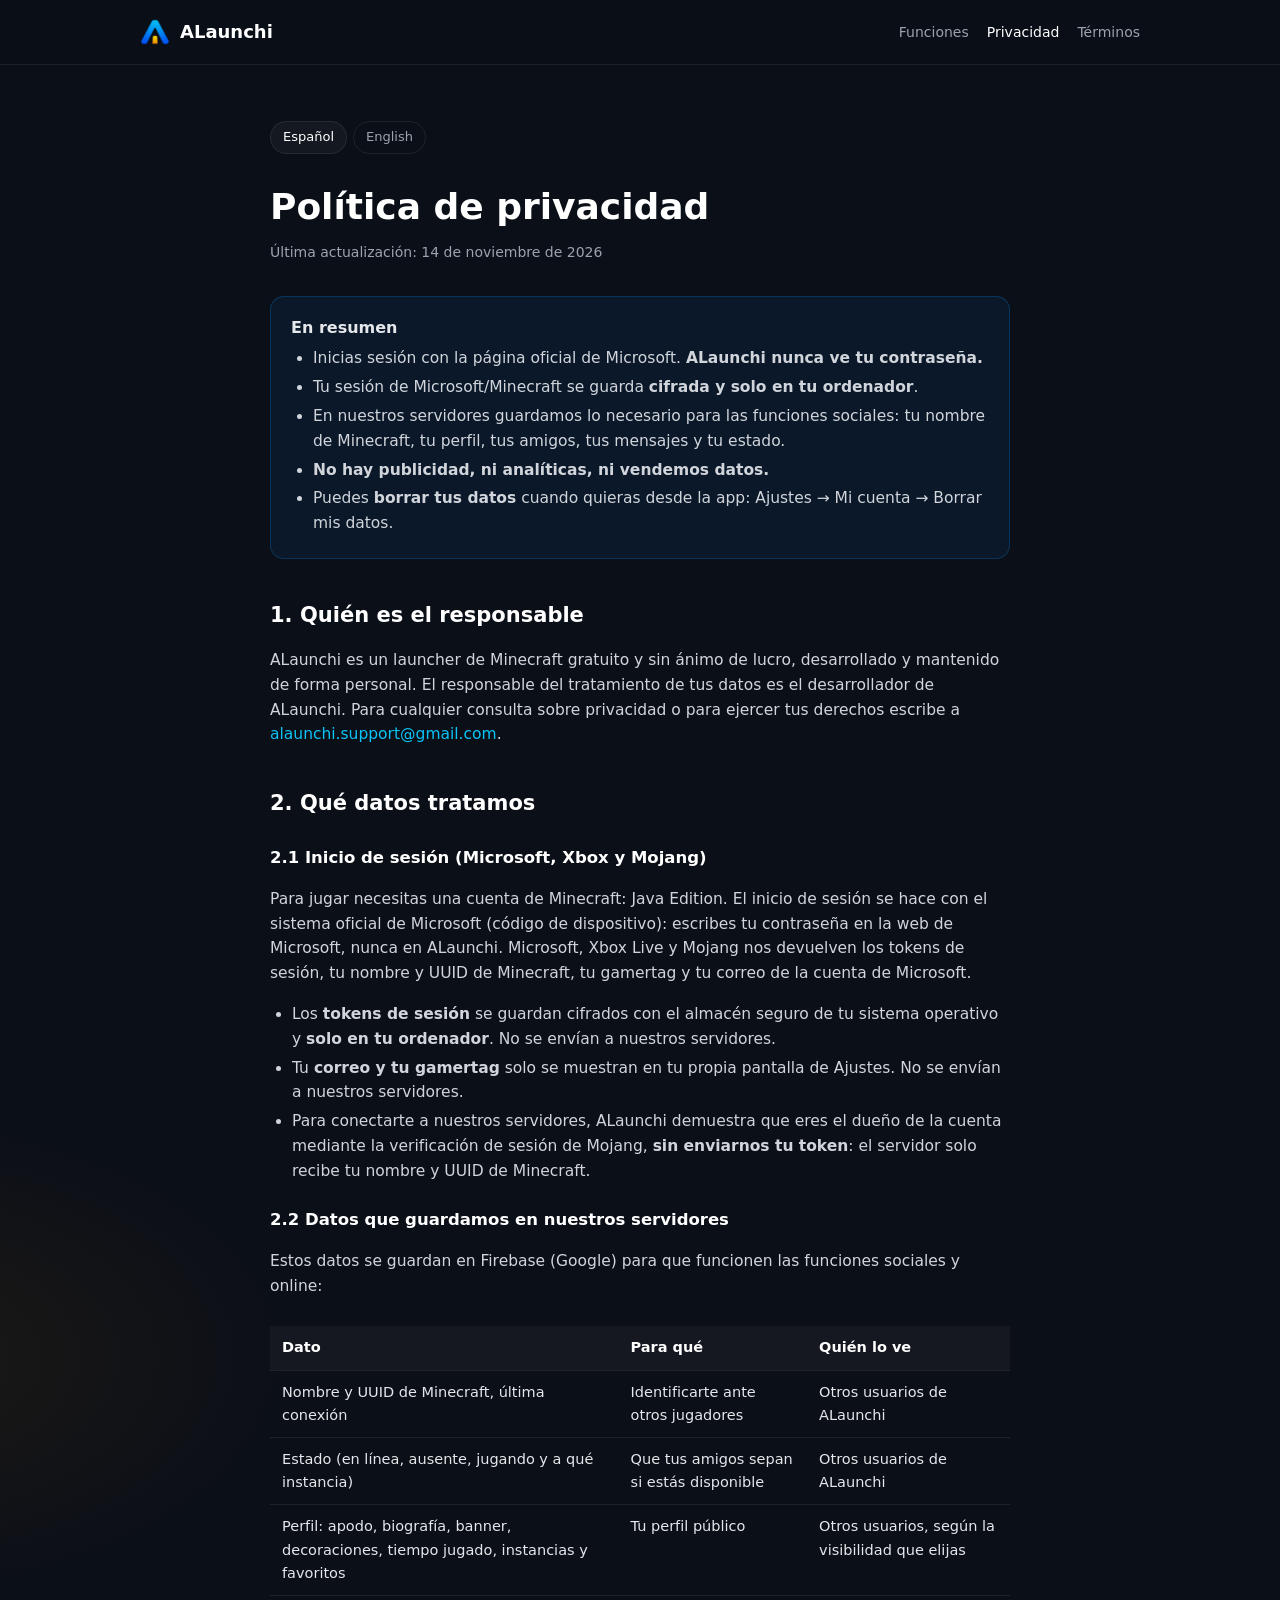
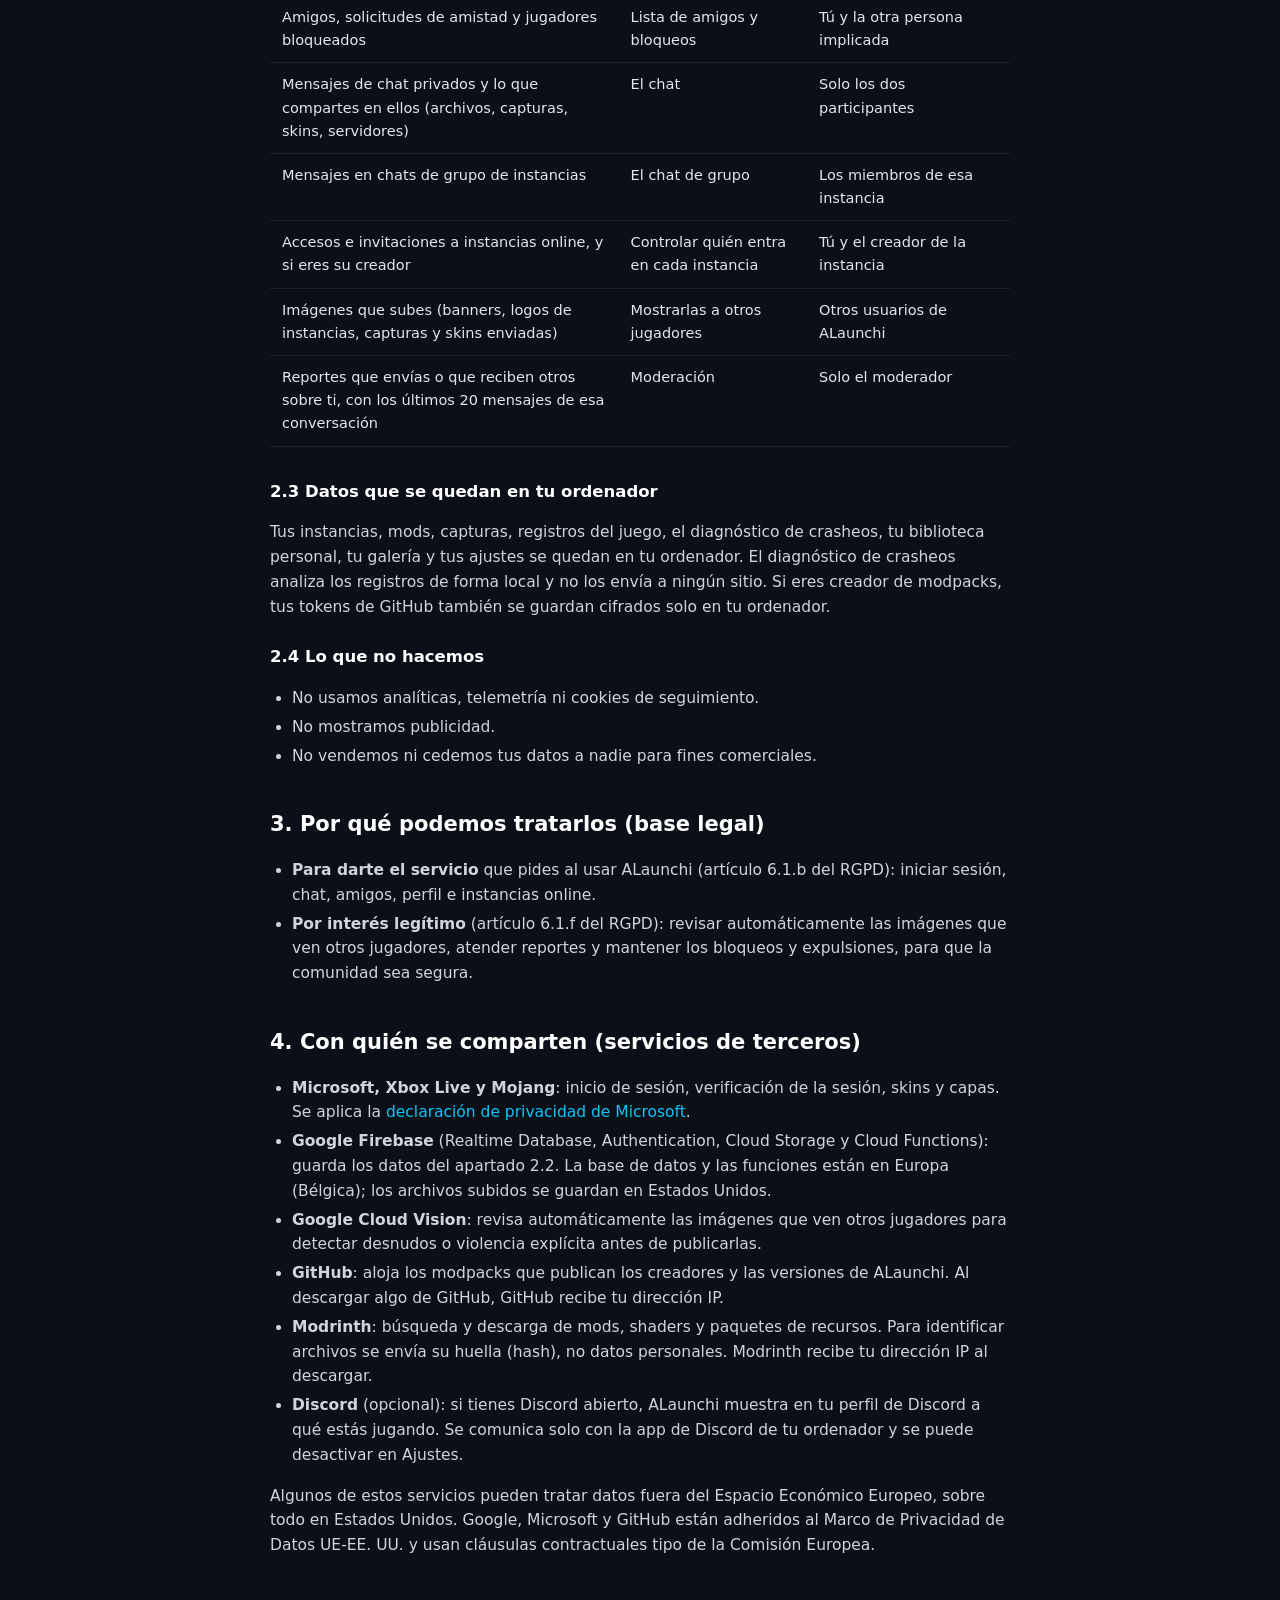
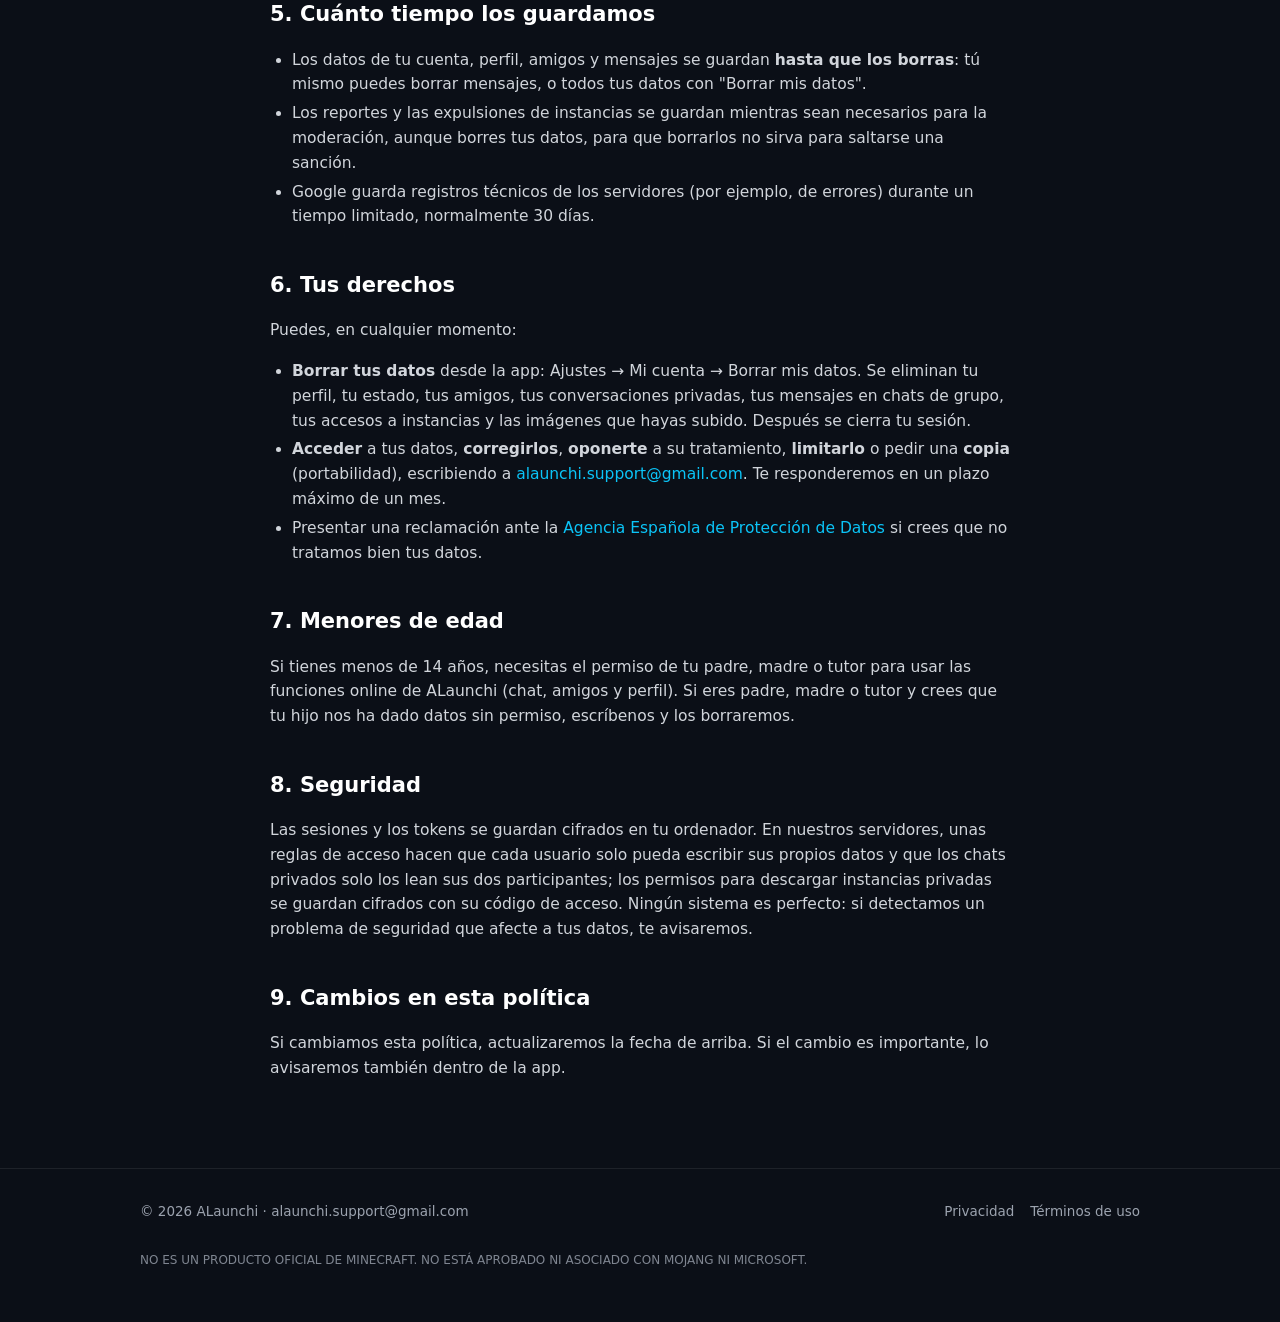
==== privacidad.html @ 27a5408f "Web de ALaunchi: inicio con descarga, política de privacidad y términos (es/en) Co-Authored-By: Clau" ====
<!doctype html>
<html lang="es">
<head>
  <meta charset="utf-8">
  <meta name="viewport" content="width=device-width, initial-scale=1">
  <title>Política de privacidad — ALaunchi</title>
  <meta name="description" content="Qué datos trata ALaunchi, para qué, con quién se comparten y cómo borrarlos.">
  <link rel="icon" href="assets/favicon.png">
  <link rel="stylesheet" href="style.css">
</head>
<body>
  <header class="site">
    <div class="wrap">
      <a class="brand" href="./"><img src="assets/logo.png" alt=""><span>ALaunchi</span></a>
      <nav class="links">
        <a href="./#funciones">Funciones</a>
        <a href="privacidad.html" aria-current="page">Privacidad</a>
        <a href="terminos.html">Términos</a>
      </nav>
    </div>
  </header>

  <main class="legal">
    <div class="lang-switch"><a class="on" href="privacidad.html">Español</a><a href="privacy.html">English</a></div>
    <h1>Política de privacidad</h1>
    <p class="updated">Última actualización: 14 de noviembre de 2026</p>

    <div class="summary">
      <strong>En resumen</strong>
      <ul>
        <li>Inicias sesión con la página oficial de Microsoft. <strong>ALaunchi nunca ve tu contraseña.</strong></li>
        <li>Tu sesión de Microsoft/Minecraft se guarda <strong>cifrada y solo en tu ordenador</strong>.</li>
        <li>En nuestros servidores guardamos lo necesario para las funciones sociales: tu nombre de Minecraft, tu perfil, tus amigos, tus mensajes y tu estado.</li>
        <li><strong>No hay publicidad, ni analíticas, ni vendemos datos.</strong></li>
        <li>Puedes <strong>borrar tus datos</strong> cuando quieras desde la app: Ajustes → Mi cuenta → Borrar mis datos.</li>
      </ul>
    </div>

    <h2>1. Quién es el responsable</h2>
    <p>
      ALaunchi es un launcher de Minecraft gratuito y sin ánimo de lucro, desarrollado y mantenido de forma personal.
      El responsable del tratamiento de tus datos es el desarrollador de ALaunchi.
      Para cualquier consulta sobre privacidad o para ejercer tus derechos escribe a
      <a href="mailto:alaunchi.support@gmail.com">alaunchi.support@gmail.com</a>.
    </p>

    <h2>2. Qué datos tratamos</h2>

    <h3>2.1 Inicio de sesión (Microsoft, Xbox y Mojang)</h3>
    <p>
      Para jugar necesitas una cuenta de Minecraft: Java Edition. El inicio de sesión se hace con el sistema oficial de
      Microsoft (código de dispositivo): escribes tu contraseña en la web de Microsoft, nunca en ALaunchi.
      Microsoft, Xbox Live y Mojang nos devuelven los tokens de sesión, tu nombre y UUID de Minecraft, tu gamertag
      y tu correo de la cuenta de Microsoft.
    </p>
    <ul>
      <li>Los <strong>tokens de sesión</strong> se guardan cifrados con el almacén seguro de tu sistema operativo y <strong>solo en tu ordenador</strong>. No se envían a nuestros servidores.</li>
      <li>Tu <strong>correo y tu gamertag</strong> solo se muestran en tu propia pantalla de Ajustes. No se envían a nuestros servidores.</li>
      <li>Para conectarte a nuestros servidores, ALaunchi demuestra que eres el dueño de la cuenta mediante la verificación de sesión de Mojang, <strong>sin enviarnos tu token</strong>: el servidor solo recibe tu nombre y UUID de Minecraft.</li>
    </ul>

    <h3>2.2 Datos que guardamos en nuestros servidores</h3>
    <p>Estos datos se guardan en Firebase (Google) para que funcionen las funciones sociales y online:</p>
    <div class="table-scroll">
      <table>
        <tr><th>Dato</th><th>Para qué</th><th>Quién lo ve</th></tr>
        <tr><td>Nombre y UUID de Minecraft, última conexión</td><td>Identificarte ante otros jugadores</td><td>Otros usuarios de ALaunchi</td></tr>
        <tr><td>Estado (en línea, ausente, jugando y a qué instancia)</td><td>Que tus amigos sepan si estás disponible</td><td>Otros usuarios de ALaunchi</td></tr>
        <tr><td>Perfil: apodo, biografía, banner, decoraciones, tiempo jugado, instancias y favoritos</td><td>Tu perfil público</td><td>Otros usuarios, según la visibilidad que elijas</td></tr>
        <tr><td>Amigos, solicitudes de amistad y jugadores bloqueados</td><td>Lista de amigos y bloqueos</td><td>Tú y la otra persona implicada</td></tr>
        <tr><td>Mensajes de chat privados y lo que compartes en ellos (archivos, capturas, skins, servidores)</td><td>El chat</td><td>Solo los dos participantes</td></tr>
        <tr><td>Mensajes en chats de grupo de instancias</td><td>El chat de grupo</td><td>Los miembros de esa instancia</td></tr>
        <tr><td>Accesos e invitaciones a instancias online, y si eres su creador</td><td>Controlar quién entra en cada instancia</td><td>Tú y el creador de la instancia</td></tr>
        <tr><td>Imágenes que subes (banners, logos de instancias, capturas y skins enviadas)</td><td>Mostrarlas a otros jugadores</td><td>Otros usuarios de ALaunchi</td></tr>
        <tr><td>Reportes que envías o que reciben otros sobre ti, con los últimos 20 mensajes de esa conversación</td><td>Moderación</td><td>Solo el moderador</td></tr>
      </table>
    </div>

    <h3>2.3 Datos que se quedan en tu ordenador</h3>
    <p>
      Tus instancias, mods, capturas, registros del juego, el diagnóstico de crasheos, tu biblioteca personal, tu galería
      y tus ajustes se quedan en tu ordenador. El diagnóstico de crasheos analiza los registros de forma local y no los envía a ningún sitio.
      Si eres creador de modpacks, tus tokens de GitHub también se guardan cifrados solo en tu ordenador.
    </p>

    <h3>2.4 Lo que no hacemos</h3>
    <ul>
      <li>No usamos analíticas, telemetría ni cookies de seguimiento.</li>
      <li>No mostramos publicidad.</li>
      <li>No vendemos ni cedemos tus datos a nadie para fines comerciales.</li>
    </ul>

    <h2>3. Por qué podemos tratarlos (base legal)</h2>
    <ul>
      <li><strong>Para darte el servicio</strong> que pides al usar ALaunchi (artículo 6.1.b del RGPD): iniciar sesión, chat, amigos, perfil e instancias online.</li>
      <li><strong>Por interés legítimo</strong> (artículo 6.1.f del RGPD): revisar automáticamente las imágenes que ven otros jugadores, atender reportes y mantener los bloqueos y expulsiones, para que la comunidad sea segura.</li>
    </ul>

    <h2>4. Con quién se comparten (servicios de terceros)</h2>
    <ul>
      <li><strong>Microsoft, Xbox Live y Mojang</strong>: inicio de sesión, verificación de la sesión, skins y capas. Se aplica la <a href="https://privacy.microsoft.com/es-es/privacystatement">declaración de privacidad de Microsoft</a>.</li>
      <li><strong>Google Firebase</strong> (Realtime Database, Authentication, Cloud Storage y Cloud Functions): guarda los datos del apartado 2.2. La base de datos y las funciones están en Europa (Bélgica); los archivos subidos se guardan en Estados Unidos.</li>
      <li><strong>Google Cloud Vision</strong>: revisa automáticamente las imágenes que ven otros jugadores para detectar desnudos o violencia explícita antes de publicarlas.</li>
      <li><strong>GitHub</strong>: aloja los modpacks que publican los creadores y las versiones de ALaunchi. Al descargar algo de GitHub, GitHub recibe tu dirección IP.</li>
      <li><strong>Modrinth</strong>: búsqueda y descarga de mods, shaders y paquetes de recursos. Para identificar archivos se envía su huella (hash), no datos personales. Modrinth recibe tu dirección IP al descargar.</li>
      <li><strong>Discord</strong> (opcional): si tienes Discord abierto, ALaunchi muestra en tu perfil de Discord a qué estás jugando. Se comunica solo con la app de Discord de tu ordenador y se puede desactivar en Ajustes.</li>
    </ul>
    <p>
      Algunos de estos servicios pueden tratar datos fuera del Espacio Económico Europeo, sobre todo en Estados Unidos.
      Google, Microsoft y GitHub están adheridos al Marco de Privacidad de Datos UE-EE. UU. y usan cláusulas contractuales tipo de la Comisión Europea.
    </p>

    <h2>5. Cuánto tiempo los guardamos</h2>
    <ul>
      <li>Los datos de tu cuenta, perfil, amigos y mensajes se guardan <strong>hasta que los borras</strong>: tú mismo puedes borrar mensajes, o todos tus datos con "Borrar mis datos".</li>
      <li>Los reportes y las expulsiones de instancias se guardan mientras sean necesarios para la moderación, aunque borres tus datos, para que borrarlos no sirva para saltarse una sanción.</li>
      <li>Google guarda registros técnicos de los servidores (por ejemplo, de errores) durante un tiempo limitado, normalmente 30 días.</li>
    </ul>

    <h2>6. Tus derechos</h2>
    <p>Puedes, en cualquier momento:</p>
    <ul>
      <li><strong>Borrar tus datos</strong> desde la app: Ajustes → Mi cuenta → Borrar mis datos. Se eliminan tu perfil, tu estado, tus amigos, tus conversaciones privadas, tus mensajes en chats de grupo, tus accesos a instancias y las imágenes que hayas subido. Después se cierra tu sesión.</li>
      <li><strong>Acceder</strong> a tus datos, <strong>corregirlos</strong>, <strong>oponerte</strong> a su tratamiento, <strong>limitarlo</strong> o pedir una <strong>copia</strong> (portabilidad), escribiendo a <a href="mailto:alaunchi.support@gmail.com">alaunchi.support@gmail.com</a>. Te responderemos en un plazo máximo de un mes.</li>
      <li>Presentar una reclamación ante la <a href="https://www.aepd.es">Agencia Española de Protección de Datos</a> si crees que no tratamos bien tus datos.</li>
    </ul>

    <h2>7. Menores de edad</h2>
    <p>
      Si tienes menos de 14 años, necesitas el permiso de tu padre, madre o tutor para usar las funciones online de ALaunchi
      (chat, amigos y perfil). Si eres padre, madre o tutor y crees que tu hijo nos ha dado datos sin permiso,
      escríbenos y los borraremos.
    </p>

    <h2>8. Seguridad</h2>
    <p>
      Las sesiones y los tokens se guardan cifrados en tu ordenador. En nuestros servidores, unas reglas de acceso hacen que
      cada usuario solo pueda escribir sus propios datos y que los chats privados solo los lean sus dos participantes; los
      permisos para descargar instancias privadas se guardan cifrados con su código de acceso. Ningún sistema es perfecto: si detectamos un problema de seguridad que
      afecte a tus datos, te avisaremos.
    </p>

    <h2>9. Cambios en esta política</h2>
    <p>
      Si cambiamos esta política, actualizaremos la fecha de arriba. Si el cambio es importante, lo avisaremos también dentro de la app.
    </p>
  </main>

  <footer class="site">
    <div class="wrap">
      <span>© 2026 ALaunchi · <a href="mailto:alaunchi.support@gmail.com">alaunchi.support@gmail.com</a></span>
      <div class="links">
        <a href="privacidad.html">Privacidad</a>
        <a href="terminos.html">Términos de uso</a>
      </div>
      <p class="disclaimer">NO ES UN PRODUCTO OFICIAL DE MINECRAFT. NO ESTÁ APROBADO NI ASOCIADO CON MOJANG NI MICROSOFT.</p>
    </div>
  </footer>
</body>
</html>
---- style.css ----
:root {
  --bg: #0b0f17;
  --bg-2: #111827;
  --card: rgba(255, 255, 255, 0.04);
  --border: rgba(255, 255, 255, 0.08);
  --text: #e5e7eb;
  --muted: #9ca3af;
  --blue: #0a8cf5;
  --cyan: #0bc4f7;
  --orange: #f99a0b;
  --yellow: #f8d10b;
  --radius: 14px;
  color-scheme: dark;
}

* { box-sizing: border-box; }

html { scroll-behavior: smooth; }

body {
  margin: 0;
  background:
    radial-gradient(900px 500px at 85% -10%, rgba(10, 140, 245, 0.18), transparent 60%),
    radial-gradient(700px 400px at -10% 30%, rgba(249, 154, 11, 0.08), transparent 60%),
    var(--bg);
  color: var(--text);
  font-family: "Inter", system-ui, -apple-system, "Segoe UI", Roboto, sans-serif;
  line-height: 1.6;
  -webkit-font-smoothing: antialiased;
}

a { color: var(--cyan); text-decoration: none; }
a:hover { text-decoration: underline; }

.wrap { max-width: 1040px; margin: 0 auto; padding: 0 20px; }

/* Header */
header.site {
  position: sticky; top: 0; z-index: 10;
  backdrop-filter: blur(12px);
  background: rgba(11, 15, 23, 0.7);
  border-bottom: 1px solid var(--border);
}
header.site .wrap { display: flex; align-items: center; justify-content: space-between; height: 64px; gap: 16px; }
.brand { display: flex; align-items: center; gap: 10px; color: #fff; font-weight: 700; font-size: 18px; }
.brand:hover { text-decoration: none; }
.brand img { width: 30px; height: 30px; }
nav.links { display: flex; gap: 18px; font-size: 14px; }
nav.links a { color: var(--muted); }
nav.links a:hover, nav.links a[aria-current="page"] { color: #fff; text-decoration: none; }

/* Hero */
.hero { padding: 88px 0 64px; display: grid; grid-template-columns: 1.3fr 1fr; gap: 48px; align-items: center; }
.hero h1 { font-size: clamp(36px, 6vw, 56px); line-height: 1.08; margin: 0 0 18px; color: #fff; letter-spacing: -0.02em; }
.hero h1 .grad { background: linear-gradient(90deg, var(--cyan), var(--blue)); -webkit-background-clip: text; background-clip: text; color: transparent; }
.hero p.lead { font-size: 18px; color: var(--muted); margin: 0 0 28px; max-width: 34em; }
.hero-logo { justify-self: center; width: min(280px, 70%); filter: drop-shadow(0 20px 60px rgba(10, 140, 245, 0.35)); }

.cta { display: flex; flex-wrap: wrap; gap: 12px; align-items: center; }
.btn {
  display: inline-flex; align-items: center; gap: 10px;
  padding: 13px 22px; border-radius: 10px; font-weight: 600; font-size: 15px;
  border: 1px solid transparent; transition: transform 0.15s, filter 0.15s;
}
.btn:hover { text-decoration: none; transform: translateY(-1px); filter: brightness(1.08); }
.btn-primary { background: linear-gradient(135deg, var(--orange), var(--yellow)); color: #1a1100; }
.btn-ghost { background: var(--card); border-color: var(--border); color: #fff; }
.btn svg { width: 18px; height: 18px; }
.cta-note { font-size: 13px; color: var(--muted); width: 100%; margin-top: 4px; }

/* Sections */
section.block { padding: 56px 0; border-top: 1px solid var(--border); }
section.block h2 { font-size: 28px; margin: 0 0 8px; color: #fff; }
section.block p.sub { color: var(--muted); margin: 0 0 32px; }

.grid { display: grid; grid-template-columns: repeat(3, 1fr); gap: 16px; }
.card { background: var(--card); border: 1px solid var(--border); border-radius: var(--radius); padding: 22px; }
.card h3 { margin: 10px 0 6px; font-size: 17px; color: #fff; }
.card p { margin: 0; color: var(--muted); font-size: 14.5px; }
.icon { width: 38px; height: 38px; border-radius: 10px; display: grid; place-items: center; background: rgba(10, 140, 245, 0.15); color: var(--cyan); }
.icon.o { background: rgba(249, 154, 11, 0.15); color: var(--orange); }
.icon svg { width: 20px; height: 20px; }

.pill-list { display: flex; flex-wrap: wrap; gap: 8px; margin-top: 20px; }
.pill { font-size: 13px; padding: 6px 12px; border-radius: 999px; background: var(--card); border: 1px solid var(--border); color: var(--text); }

/* Legal pages */
.legal { max-width: 780px; padding: 56px 20px 72px; margin: 0 auto; }
.legal h1 { font-size: 36px; margin: 0 0 6px; color: #fff; }
.legal .updated { color: var(--muted); font-size: 14px; margin: 0 0 32px; }
.legal h2 { font-size: 21px; margin: 40px 0 10px; color: #fff; }
.legal h3 { font-size: 16.5px; margin: 24px 0 8px; color: #fff; }
.legal p, .legal li { color: #d1d5db; font-size: 15.5px; }
.legal ul { padding-left: 22px; }
.legal li { margin: 4px 0; }
.legal table { width: 100%; border-collapse: collapse; margin: 12px 0 8px; font-size: 14.5px; }
.legal th, .legal td { text-align: left; padding: 10px 12px; border-bottom: 1px solid var(--border); vertical-align: top; }
.legal th { color: #fff; font-weight: 600; background: var(--card); }
.legal .table-scroll { overflow-x: auto; }
.legal .summary { background: rgba(10, 140, 245, 0.08); border: 1px solid rgba(10, 140, 245, 0.25); border-radius: var(--radius); padding: 18px 20px; }
.legal .summary ul { margin: 6px 0 0; }
.lang-switch { display: inline-flex; gap: 6px; margin-bottom: 24px; }
.lang-switch a { font-size: 13px; padding: 5px 12px; border-radius: 999px; border: 1px solid var(--border); color: var(--muted); }
.lang-switch a.on { color: #fff; background: var(--card); }

/* Footer */
footer.site { border-top: 1px solid var(--border); padding: 32px 0 40px; color: var(--muted); font-size: 13.5px; }
footer.site .wrap { display: flex; flex-wrap: wrap; justify-content: space-between; gap: 16px; }
footer.site .links { display: flex; flex-wrap: wrap; gap: 16px; }
footer.site a { color: var(--muted); }
footer.site a:hover { color: #fff; }
footer.site .disclaimer { width: 100%; font-size: 12px; opacity: 0.8; }

@media (max-width: 820px) {
  .hero { grid-template-columns: 1fr; padding: 48px 0 40px; gap: 28px; text-align: left; }
  .hero-logo { order: -1; width: 120px; justify-self: start; }
  .grid { grid-template-columns: 1fr; }
  nav.links { gap: 12px; font-size: 13px; }
  .brand span { display: none; }
}
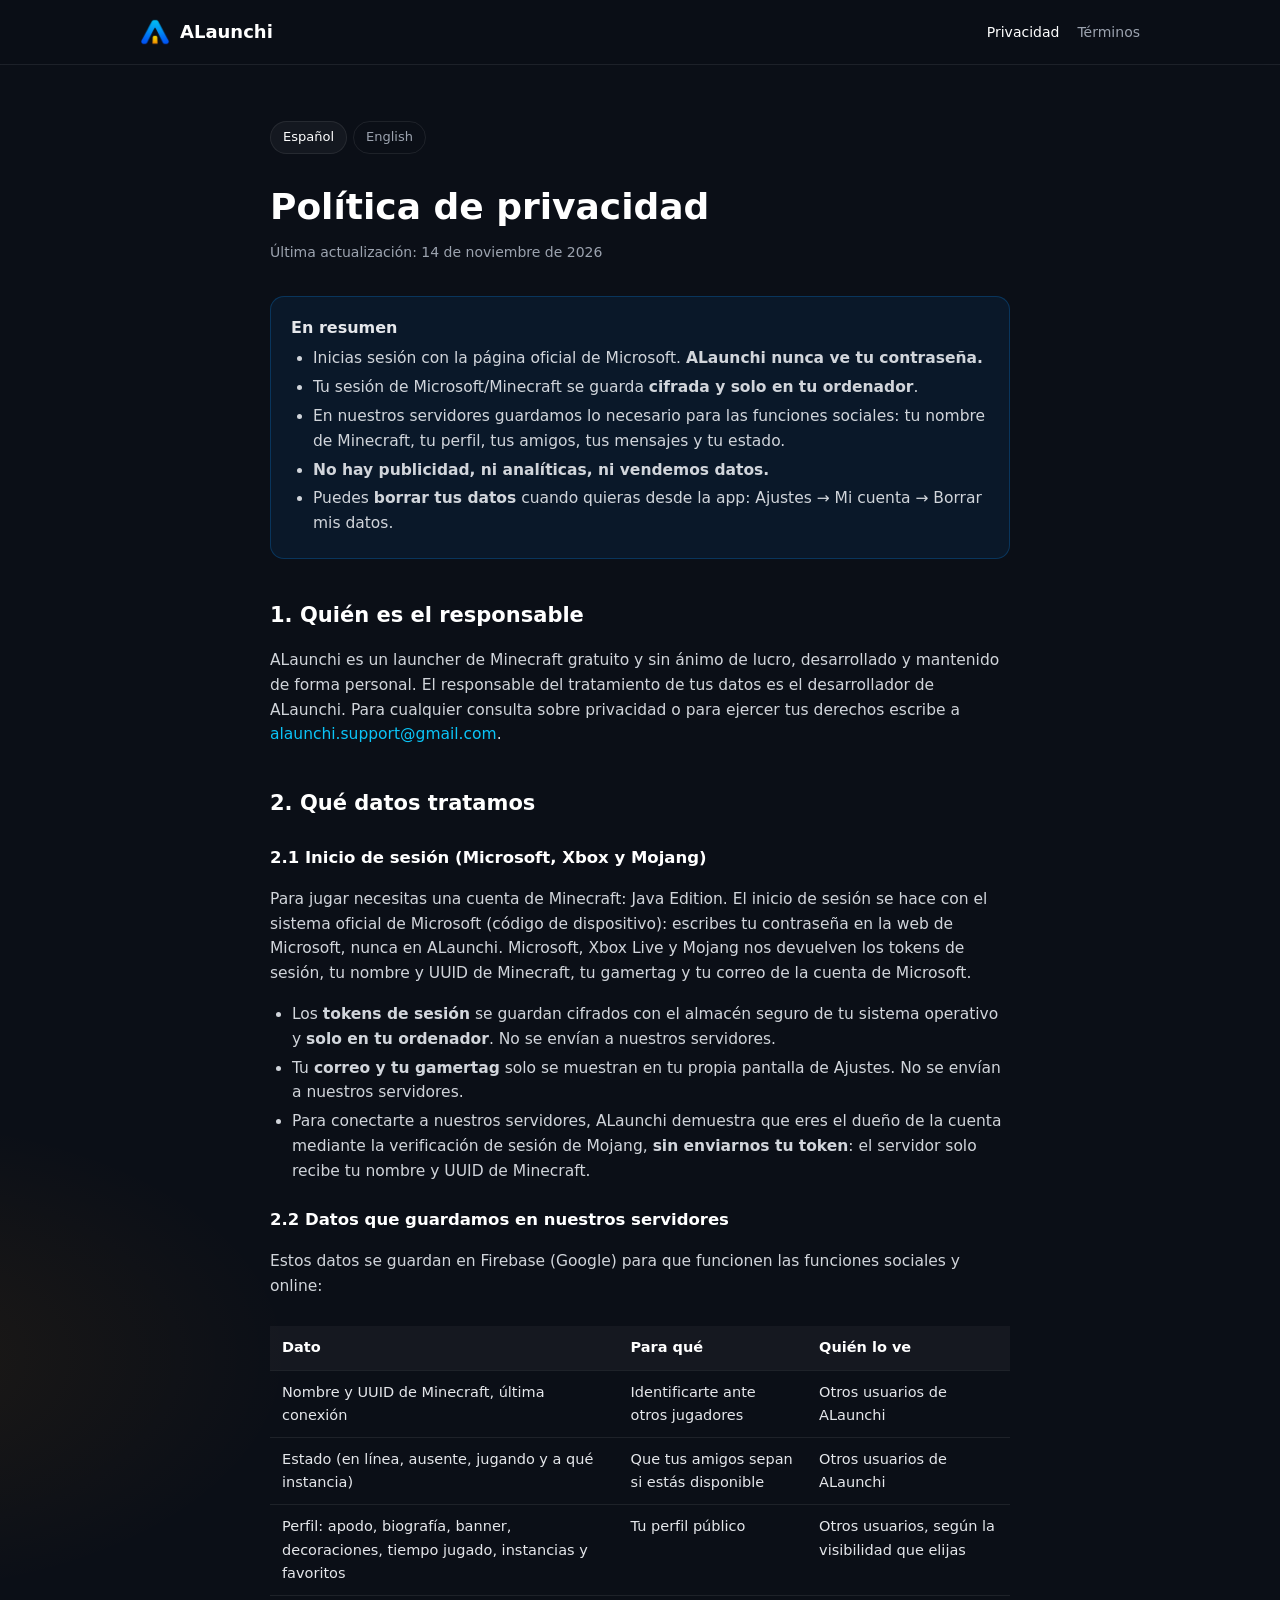
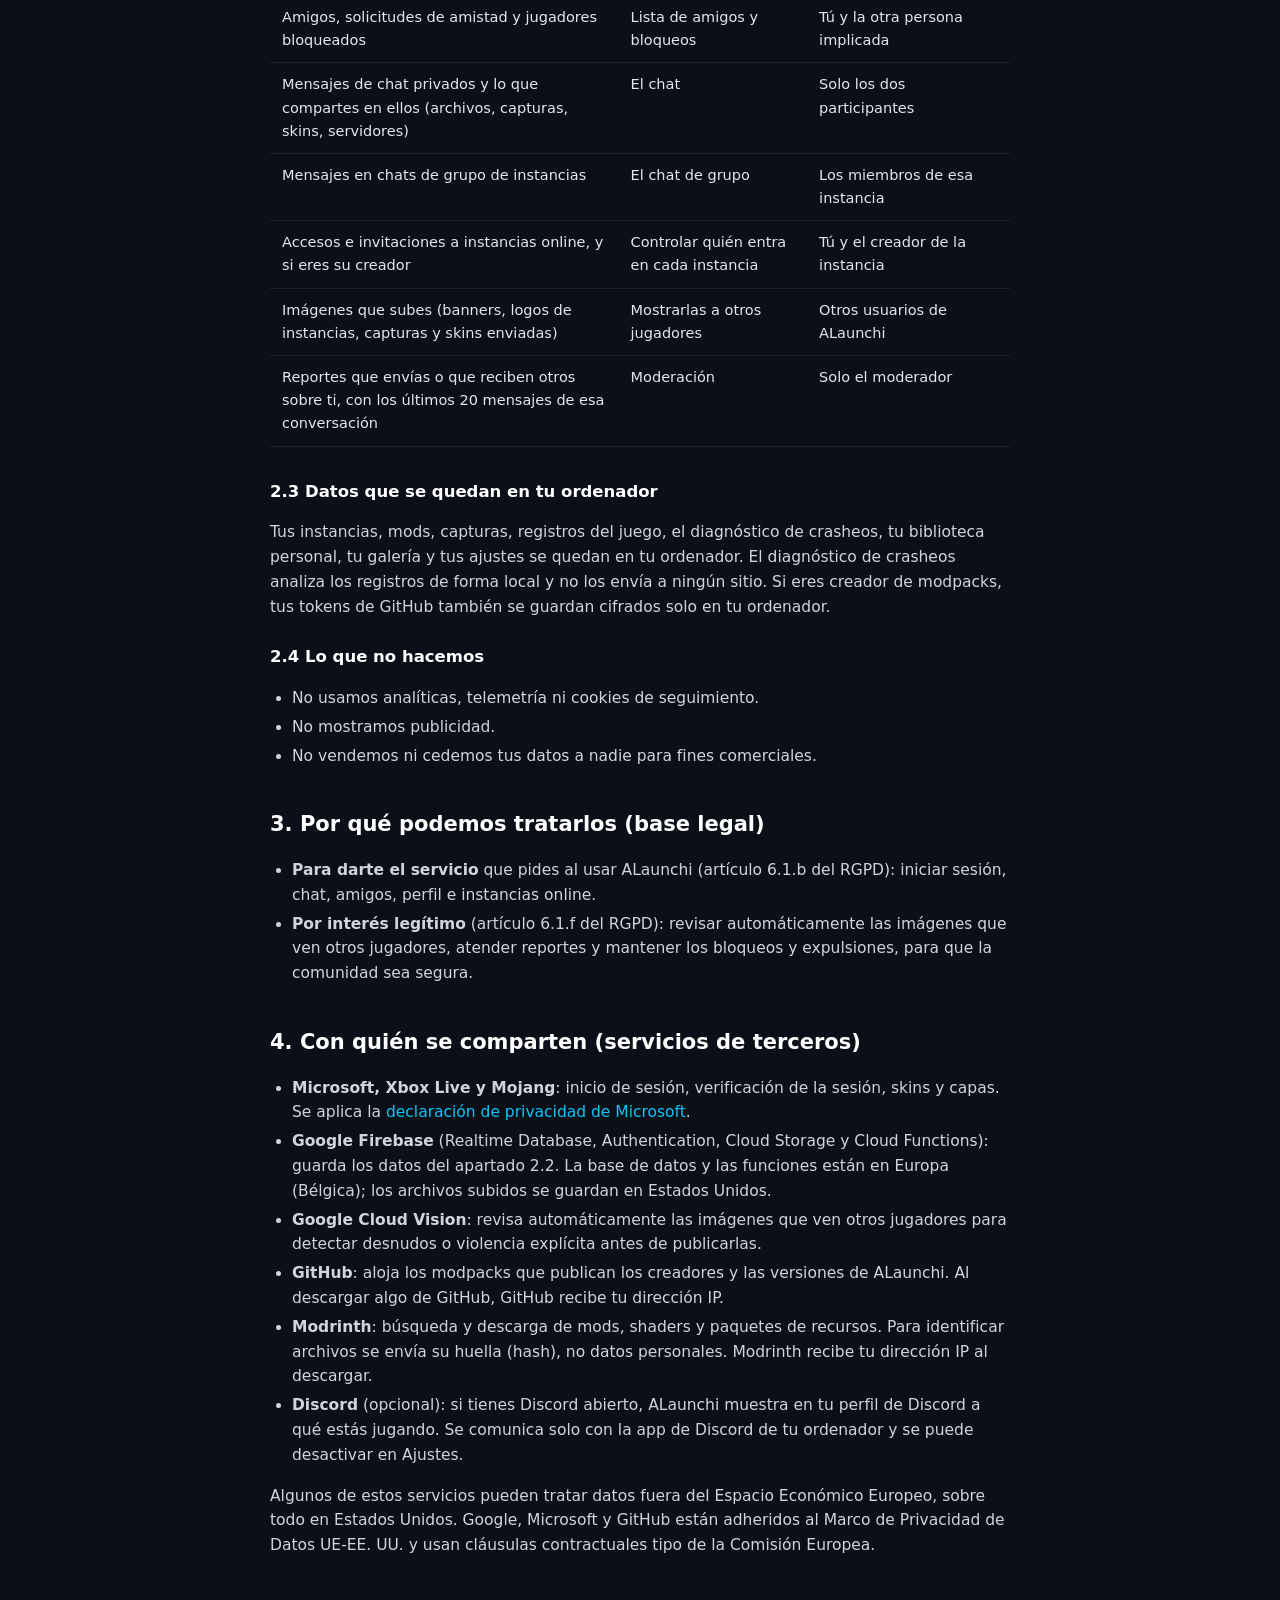
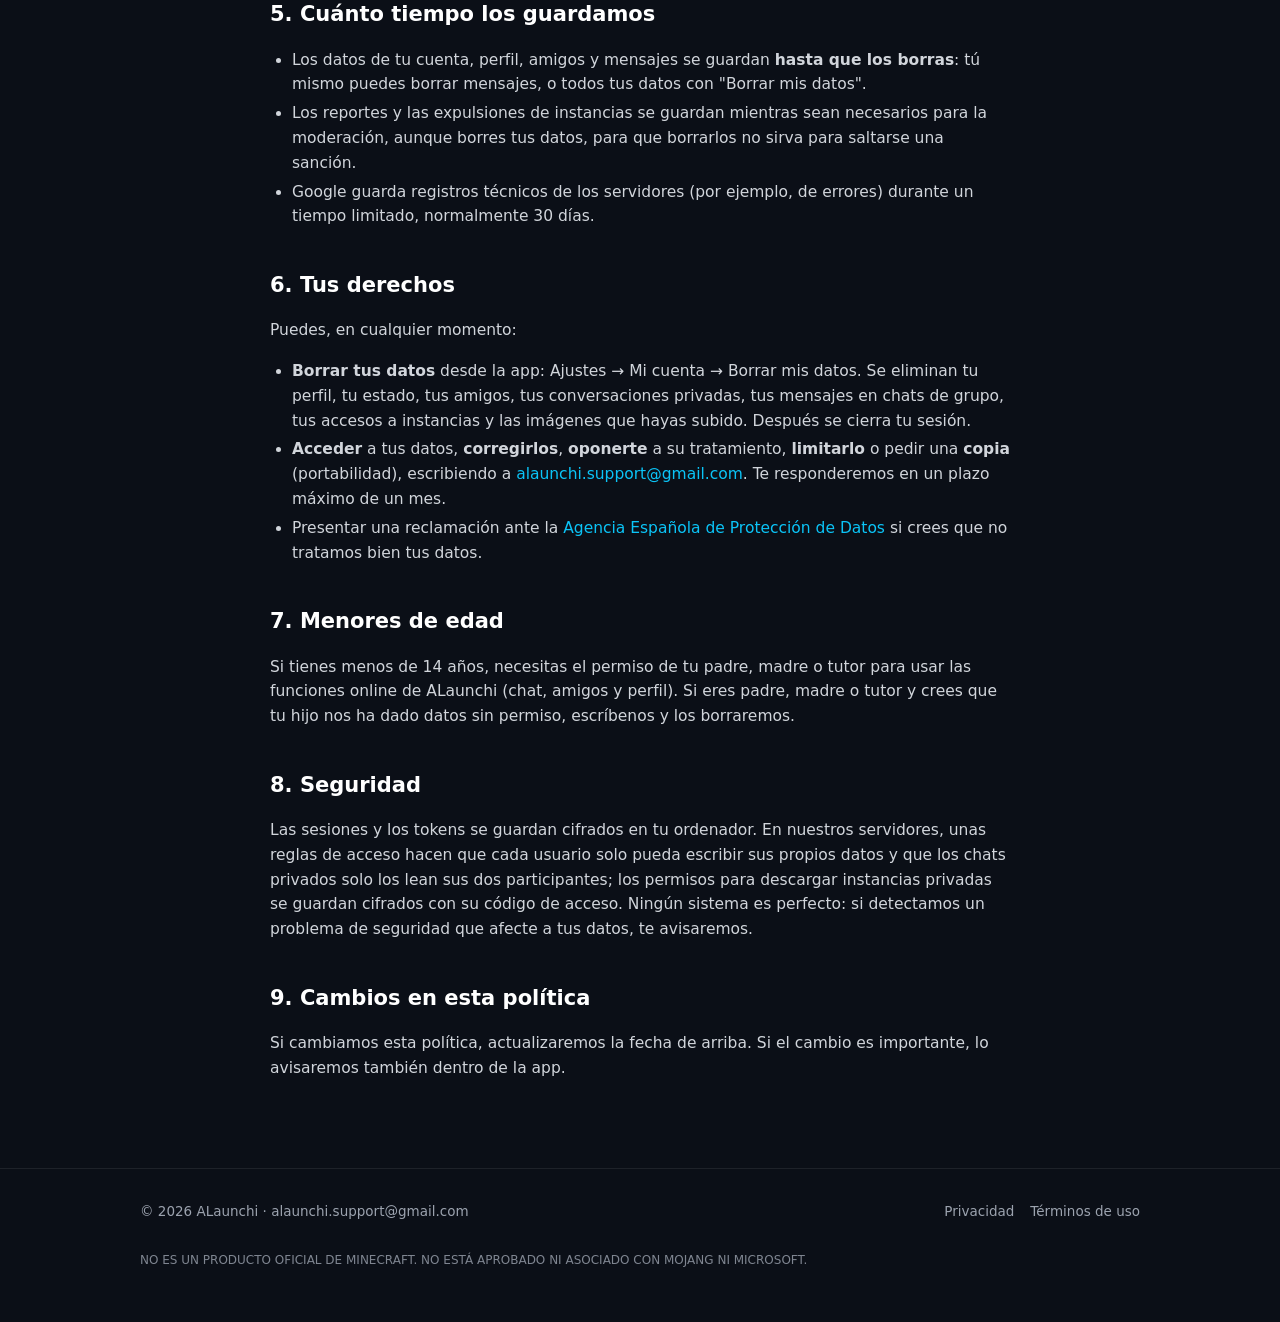
==== commit 8f0f4a13: "Portada más sencilla: sin lista de funciones, launcher para un grupo pequeño Co-Authored-By: Claude " ====
--- a/privacidad.html
+++ b/privacidad.html
@@ -13,7 +13,6 @@
     <div class="wrap">
       <a class="brand" href="./"><img src="assets/logo.png" alt=""><span>ALaunchi</span></a>
       <nav class="links">
-        <a href="./#funciones">Funciones</a>
         <a href="privacidad.html" aria-current="page">Privacidad</a>
         <a href="terminos.html">Términos</a>
       </nav>
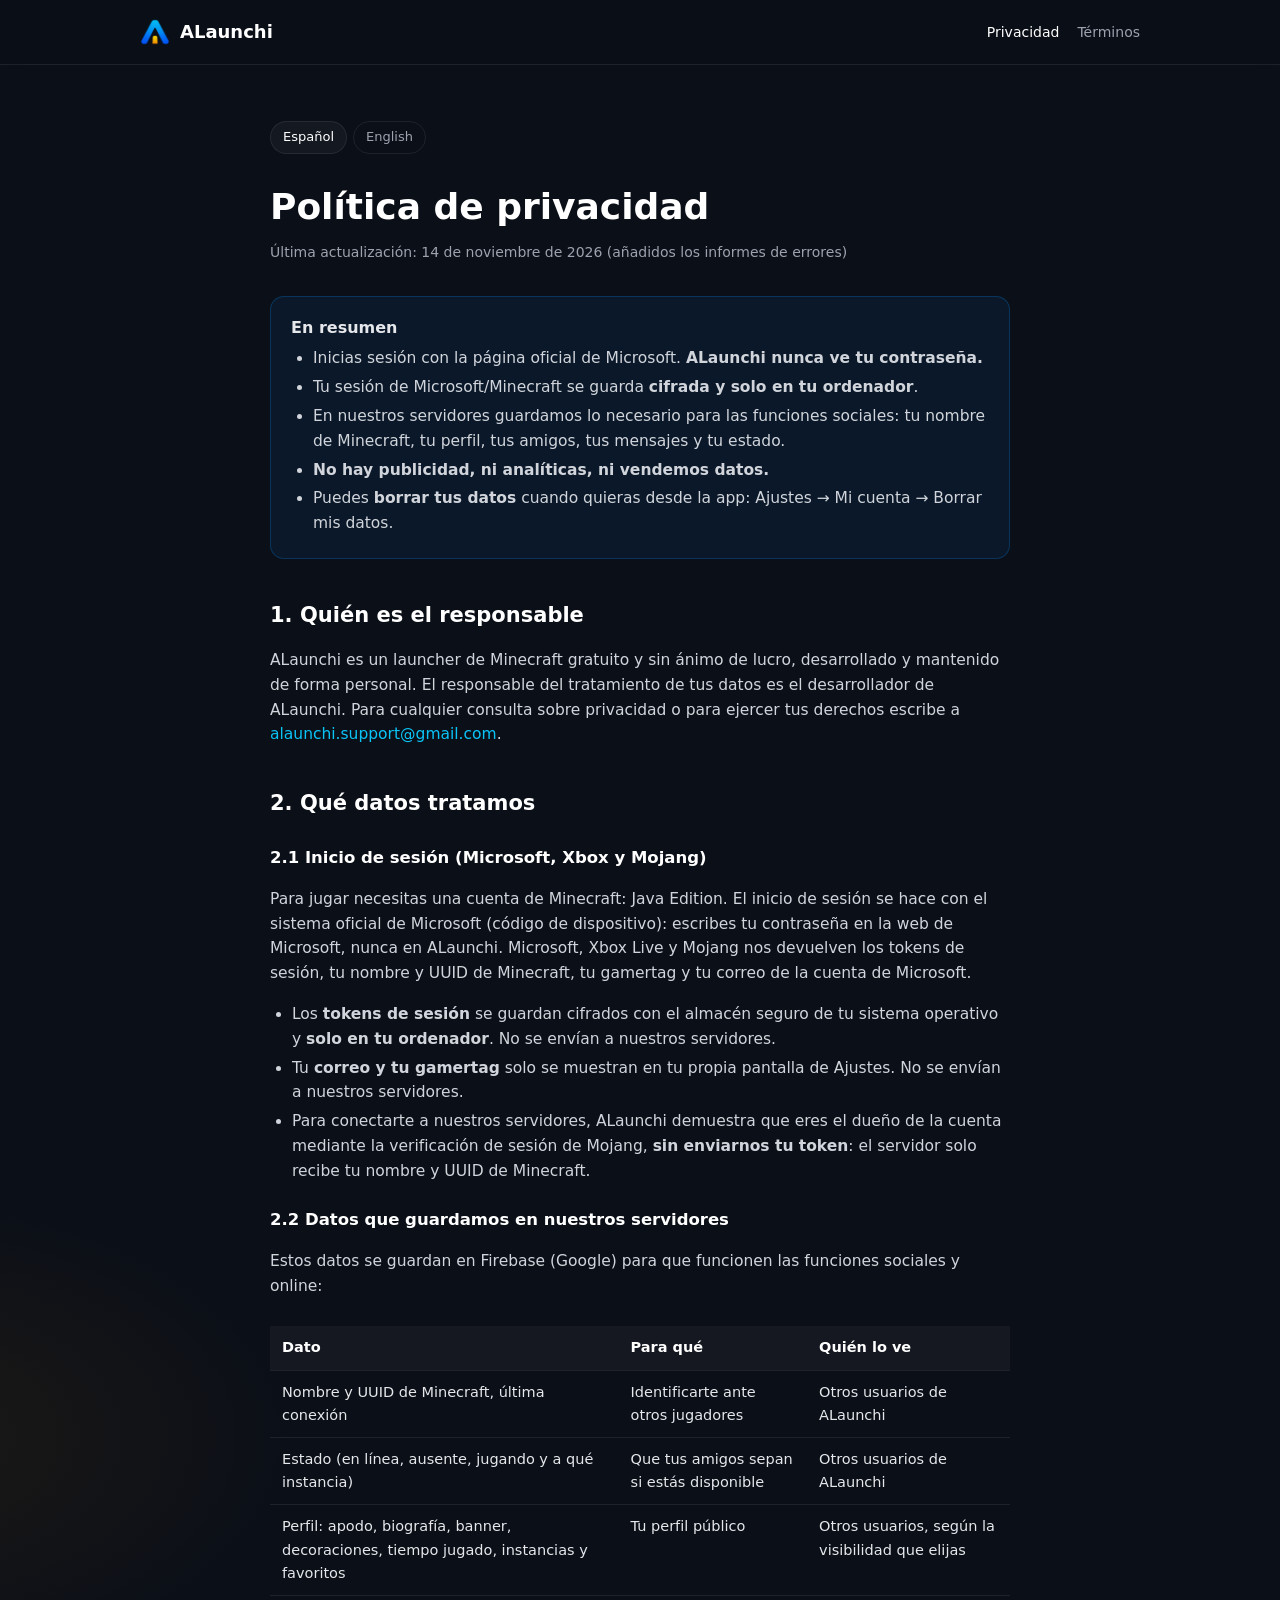
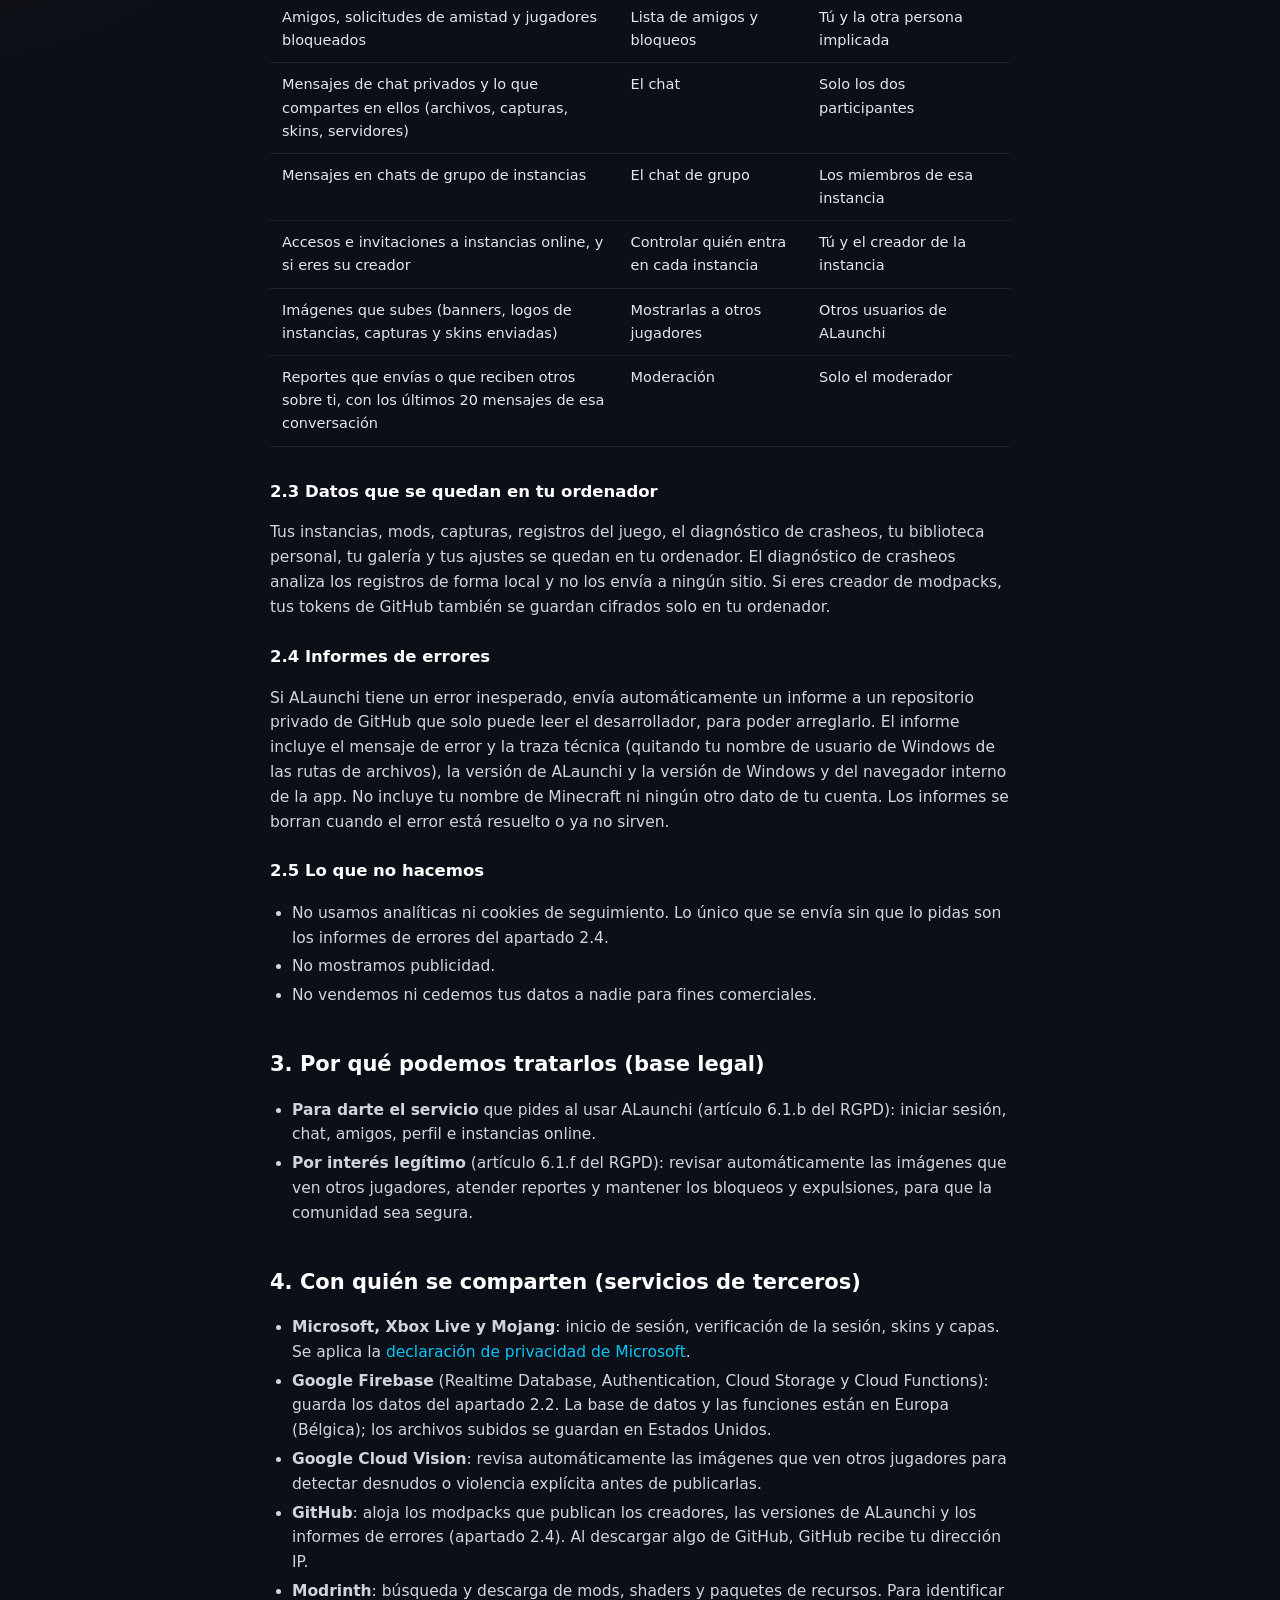
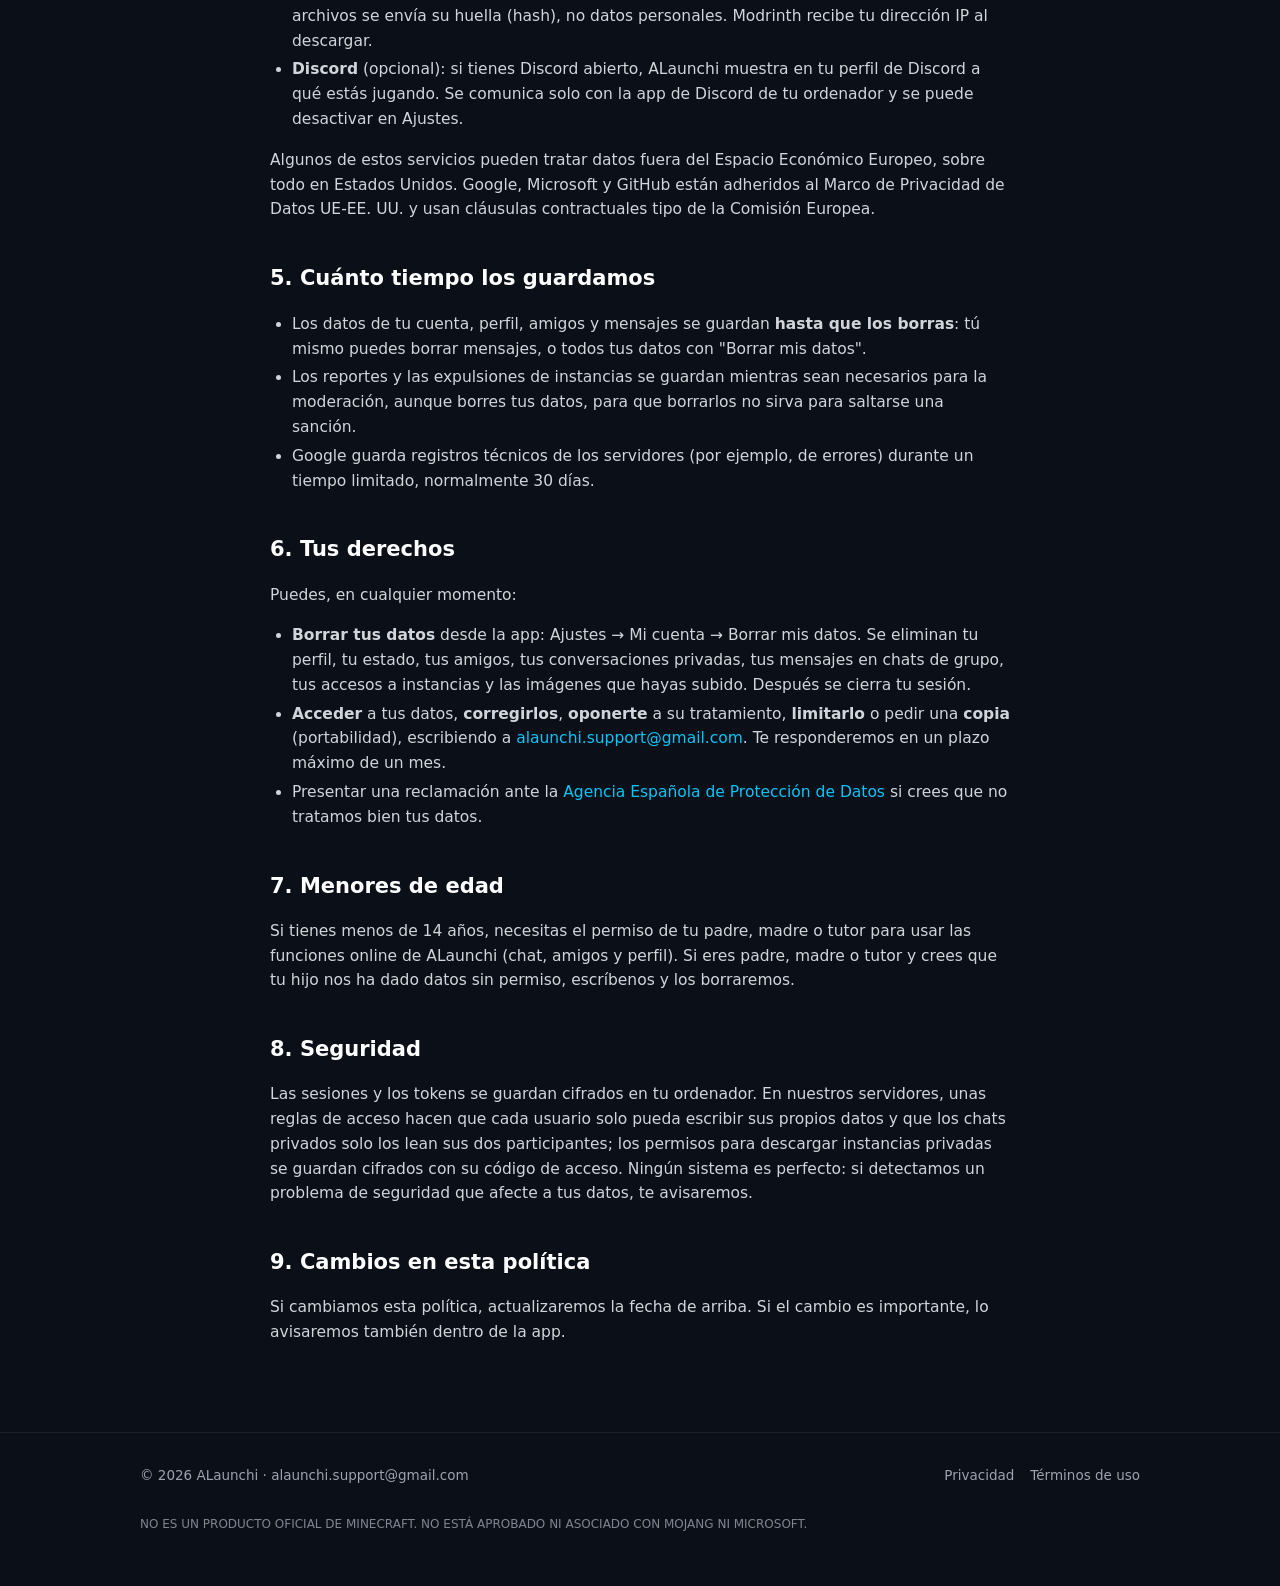
==== commit a49658c2: "Privacidad: declarar los informes de errores automáticos Co-Authored-By: Claude Opus 5.5 <noreply@an" ====
--- a/privacidad.html
+++ b/privacidad.html
@@ -22,7 +22,7 @@
   <main class="legal">
     <div class="lang-switch"><a class="on" href="privacidad.html">Español</a><a href="privacy.html">English</a></div>
     <h1>Política de privacidad</h1>
-    <p class="updated">Última actualización: 14 de noviembre de 2026</p>
+    <p class="updated">Última actualización: 14 de noviembre de 2026 (añadidos los informes de errores)</p>
 
     <div class="summary">
       <strong>En resumen</strong>
@@ -82,9 +82,18 @@
       Si eres creador de modpacks, tus tokens de GitHub también se guardan cifrados solo en tu ordenador.
     </p>
 
-    <h3>2.4 Lo que no hacemos</h3>
+    <h3>2.4 Informes de errores</h3>
+    <p>
+      Si ALaunchi tiene un error inesperado, envía automáticamente un informe a un repositorio privado de GitHub que solo
+      puede leer el desarrollador, para poder arreglarlo. El informe incluye el mensaje de error y la traza técnica
+      (quitando tu nombre de usuario de Windows de las rutas de archivos), la versión de ALaunchi y la versión de Windows y
+      del navegador interno de la app. No incluye tu nombre de Minecraft ni ningún otro dato de tu cuenta. Los informes se
+      borran cuando el error está resuelto o ya no sirven.
+    </p>
+
+    <h3>2.5 Lo que no hacemos</h3>
     <ul>
-      <li>No usamos analíticas, telemetría ni cookies de seguimiento.</li>
+      <li>No usamos analíticas ni cookies de seguimiento. Lo único que se envía sin que lo pidas son los informes de errores del apartado 2.4.</li>
       <li>No mostramos publicidad.</li>
       <li>No vendemos ni cedemos tus datos a nadie para fines comerciales.</li>
     </ul>
@@ -100,7 +109,7 @@
       <li><strong>Microsoft, Xbox Live y Mojang</strong>: inicio de sesión, verificación de la sesión, skins y capas. Se aplica la <a href="https://privacy.microsoft.com/es-es/privacystatement">declaración de privacidad de Microsoft</a>.</li>
       <li><strong>Google Firebase</strong> (Realtime Database, Authentication, Cloud Storage y Cloud Functions): guarda los datos del apartado 2.2. La base de datos y las funciones están en Europa (Bélgica); los archivos subidos se guardan en Estados Unidos.</li>
       <li><strong>Google Cloud Vision</strong>: revisa automáticamente las imágenes que ven otros jugadores para detectar desnudos o violencia explícita antes de publicarlas.</li>
-      <li><strong>GitHub</strong>: aloja los modpacks que publican los creadores y las versiones de ALaunchi. Al descargar algo de GitHub, GitHub recibe tu dirección IP.</li>
+      <li><strong>GitHub</strong>: aloja los modpacks que publican los creadores, las versiones de ALaunchi y los informes de errores (apartado 2.4). Al descargar algo de GitHub, GitHub recibe tu dirección IP.</li>
       <li><strong>Modrinth</strong>: búsqueda y descarga de mods, shaders y paquetes de recursos. Para identificar archivos se envía su huella (hash), no datos personales. Modrinth recibe tu dirección IP al descargar.</li>
       <li><strong>Discord</strong> (opcional): si tienes Discord abierto, ALaunchi muestra en tu perfil de Discord a qué estás jugando. Se comunica solo con la app de Discord de tu ordenador y se puede desactivar en Ajustes.</li>
     </ul>
--- a/style.css
+++ b/style.css
@@ -84,6 +84,12 @@
 .pill-list { display: flex; flex-wrap: wrap; gap: 8px; margin-top: 20px; }
 .pill { font-size: 13px; padding: 6px 12px; border-radius: 999px; background: var(--card); border: 1px solid var(--border); color: var(--text); }
 
+.notice { max-width: 760px; }
+.notice h3 { font-size: 17px; margin: 28px 0 8px; color: #fff; }
+.notice p, .notice li { color: #d1d5db; font-size: 15px; }
+.notice ul { padding-left: 22px; margin: 0 0 8px; }
+.notice li { margin: 4px 0; }
+
 /* Legal pages */
 .legal { max-width: 780px; padding: 56px 20px 72px; margin: 0 auto; }
 .legal h1 { font-size: 36px; margin: 0 0 6px; color: #fff; }
